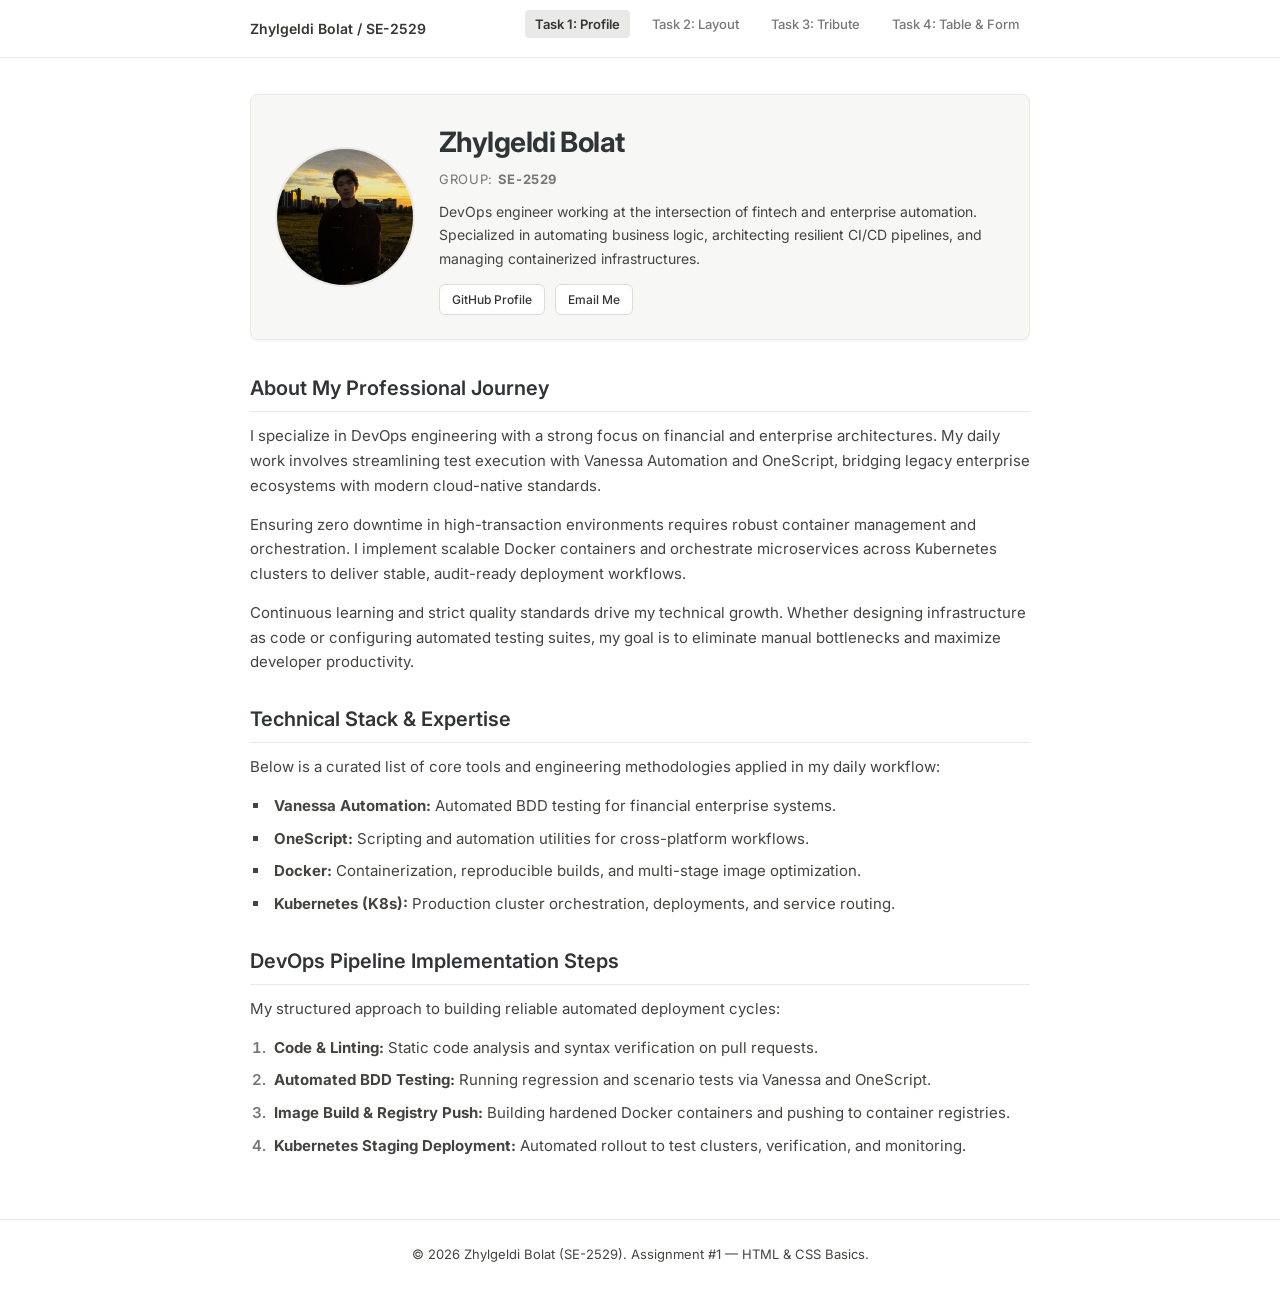
==== index.html @ c40d0762 "feat: implement Task 1 - Personal webpage and profile card" ====
<!DOCTYPE html>
<html lang="en">
<head>
  <meta charset="UTF-8">
  <meta name="viewport" content="width=device-width, initial-scale=1.0">
  <title>Task 1 — Zhylgeldi Bolat | Personal Webpage</title>
  <link rel="stylesheet" href="styles.css">
  <link rel="preconnect" href="https://fonts.googleapis.com">
  <link rel="preconnect" href="https://fonts.gstatic.com" crossorigin>
  <link href="https://fonts.googleapis.com/css2?family=Inter:wght@400;500;600;700&display=swap" rel="stylesheet">
</head>
<body>

  <!-- Navigation Bar across tasks -->
  <nav class="navbar">
    <div class="nav-container">
      <span class="nav-brand">Zhylgeldi Bolat / SE-2529</span>
      <ul class="nav-links">
        <li><a href="index.html" class="nav-link active">Task 1: Profile</a></li>
        <li><a href="task2.html" class="nav-link">Task 2: Layout</a></li>
        <li><a href="exercise1/index.html" class="nav-link">Task 3: Tribute</a></li>
        <li><a href="task4.html" class="nav-link">Task 4: Table & Form</a></li>
      </ul>
    </div>
  </nav>

  <!-- Main Content Container -->
  <main class="page-container">

    <!-- Profile Card Section -->
    <section id="profile-section" class="profile-card">
      <img src="profile.jpg" alt="Zhylgeldi Bolat - DevOps Engineer" class="profile-image">
      <div class="profile-info">
        <h1 class="profile-name">Zhylgeldi Bolat</h1>
        <p class="profile-group">Group: <strong>SE-2529</strong></p>
        <p class="profile-bio">
          DevOps engineer working at the intersection of fintech and enterprise automation. 
          Specialized in automating business logic, architecting resilient CI/CD pipelines, and managing containerized infrastructures.
        </p>
        <div class="profile-links">
          <a href="https://github.com/zh-bolat" target="_blank" class="badge-link">GitHub Profile</a>
          <a href="mailto:bolatzhylgeldi@gmail.com" class="badge-link">Email Me</a>
        </div>
      </div>
    </section>

    <!-- Detailed Biography and Career Paragraphs -->
    <section class="section-block">
      <h2>About My Professional Journey</h2>
      <p>
        I specialize in DevOps engineering with a strong focus on financial and enterprise architectures. 
        My daily work involves streamlining test execution with Vanessa Automation and OneScript, bridging legacy enterprise 
        ecosystems with modern cloud-native standards.
      </p>
      <p>
        Ensuring zero downtime in high-transaction environments requires robust container management and orchestration. 
        I implement scalable Docker containers and orchestrate microservices across Kubernetes clusters to deliver stable, 
        audit-ready deployment workflows.
      </p>
      <p>
        Continuous learning and strict quality standards drive my technical growth. 
        Whether designing infrastructure as code or configuring automated testing suites, my goal is to eliminate manual bottlenecks 
        and maximize developer productivity.
      </p>
    </section>

    <!-- Unordered and Ordered Lists -->
    <section class="section-block">
      <h2>Technical Stack & Expertise</h2>
      <p>Below is a curated list of core tools and engineering methodologies applied in my daily workflow:</p>
      <ul class="skills-list">
        <li><strong>Vanessa Automation:</strong> Automated BDD testing for financial enterprise systems.</li>
        <li><strong>OneScript:</strong> Scripting and automation utilities for cross-platform workflows.</li>
        <li><strong>Docker:</strong> Containerization, reproducible builds, and multi-stage image optimization.</li>
        <li><strong>Kubernetes (K8s):</strong> Production cluster orchestration, deployments, and service routing.</li>
      </ul>

      <h2>DevOps Pipeline Implementation Steps</h2>
      <p>My structured approach to building reliable automated deployment cycles:</p>
      <ol id="workflow-steps" class="steps-list">
        <li><strong>Code & Linting:</strong> Static code analysis and syntax verification on pull requests.</li>
        <li><strong>Automated BDD Testing:</strong> Running regression and scenario tests via Vanessa and OneScript.</li>
        <li><strong>Image Build & Registry Push:</strong> Building hardened Docker containers and pushing to container registries.</li>
        <li><strong>Kubernetes Staging Deployment:</strong> Automated rollout to test clusters, verification, and monitoring.</li>
      </ol>
    </section>

  </main>

  <!-- Footer -->
  <footer class="page-footer">
    <p>&copy; 2026 Zhylgeldi Bolat (SE-2529). Assignment #1 — HTML & CSS Basics.</p>
  </footer>

</body>
</html>
---- styles.css ----
/* ==========================================================================
   Notion-Inspired Monochrome Theme (Black, Gray, White)
   Assignment #1: Task 1 - Introduction to HTML & CSS
   Selectors used: Element, Class (.class), ID (#id)
   ========================================================================== */

/* --- 1. Element Selectors --- */
* {
  box-sizing: border-box;
  margin: 0;
  padding: 0;
}

body {
  font-family: 'Inter', -apple-system, BlinkMacSystemFont, "Segoe UI", Roboto, Helvetica, Arial, sans-serif;
  background-color: #ffffff;
  color: #37352f;
  line-height: 1.65;
  font-size: 15px;
  min-height: 100vh;
}

h1 {
  font-size: 28px;
  font-weight: 700;
  color: #2f3437;
  letter-spacing: -0.02em;
  margin-bottom: 8px;
}

h2 {
  font-size: 20px;
  font-weight: 600;
  color: #2f3437;
  margin-top: 28px;
  margin-bottom: 12px;
  padding-bottom: 6px;
  border-bottom: 1px solid #e9e9e7;
}

p {
  color: #45433f;
  margin-bottom: 14px;
}

a {
  color: #37352f;
  text-decoration: none;
  transition: color 0.15s ease, background-color 0.15s ease, border-color 0.15s ease;
}

a:hover {
  color: #000000;
}

ul, ol {
  margin-left: 20px;
  margin-bottom: 18px;
}

li {
  color: #45433f;
  margin-bottom: 8px;
  padding-left: 4px;
}

/* --- 2. Class Selectors --- */
.navbar {
  background-color: #ffffff;
  border-bottom: 1px solid #e9e9e7;
  position: sticky;
  top: 0;
  z-index: 100;
}

.nav-container {
  max-width: 820px;
  margin: 0 auto;
  padding: 12px 20px;
  display: flex;
  align-items: center;
  justify-content: space-between;
}

.nav-brand {
  font-size: 14px;
  font-weight: 600;
  color: #37352f;
}

.nav-links {
  list-style: none;
  display: flex;
  gap: 8px;
  margin: 0;
}

.nav-link {
  font-size: 13px;
  font-weight: 500;
  color: #787774;
  padding: 6px 10px;
  border-radius: 4px;
}

.nav-link:hover {
  background-color: #f1f1ef;
  color: #37352f;
}

.nav-link.active {
  color: #37352f;
  background-color: #e9e9e7;
  font-weight: 600;
}

.page-container {
  max-width: 820px;
  margin: 36px auto;
  padding: 0 20px;
}

/* Profile Card */
.profile-card {
  display: flex;
  align-items: center;
  gap: 24px;
  background-color: #f7f7f5;
  border: 1px solid #e9e9e7;
  border-radius: 8px;
  padding: 24px;
  margin-bottom: 32px;
}

.profile-image {
  width: 140px;
  height: 140px;
  object-fit: cover;
  border-radius: 50%;
  border: 2px solid #e9e9e7;
  max-width: 100%;
}

.profile-info {
  flex: 1;
}

.profile-name {
  margin-bottom: 4px;
}

.profile-group {
  font-size: 13px;
  color: #787774;
  margin-bottom: 10px;
  text-transform: uppercase;
  letter-spacing: 0.05em;
}

.profile-bio {
  font-size: 14px;
  color: #45433f;
  margin-bottom: 14px;
}

.profile-links {
  display: flex;
  gap: 10px;
  flex-wrap: wrap;
}

.badge-link {
  display: inline-block;
  font-size: 12px;
  font-weight: 500;
  color: #37352f;
  background-color: #ffffff;
  border: 1px solid #dcdcdc;
  padding: 5px 12px;
  border-radius: 6px;
}

.badge-link:hover {
  background-color: #2f3437;
  color: #ffffff;
  border-color: #2f3437;
}

.section-block {
  margin-bottom: 28px;
}

.skills-list {
  list-style-type: square;
}

.steps-list {
  list-style-type: decimal;
}

.page-footer {
  border-top: 1px solid #e9e9e7;
  text-align: center;
  padding: 24px 20px;
  margin-top: 60px;
  color: #787774;
  font-size: 13px;
}

/* --- 3. ID Selectors --- */
#profile-section {
  box-shadow: 0 1px 3px rgba(15, 15, 15, 0.05);
}

#workflow-steps li::marker {
  color: #787774;
  font-weight: 600;
}

/* --- Responsive Layout --- */
@media (max-width: 640px) {
  .nav-container {
    flex-direction: column;
    align-items: flex-start;
    gap: 12px;
  }

  .nav-links {
    flex-wrap: wrap;
  }

  .profile-card {
    flex-direction: column;
    text-align: center;
  }

  .profile-links {
    justify-content: center;
  }
}
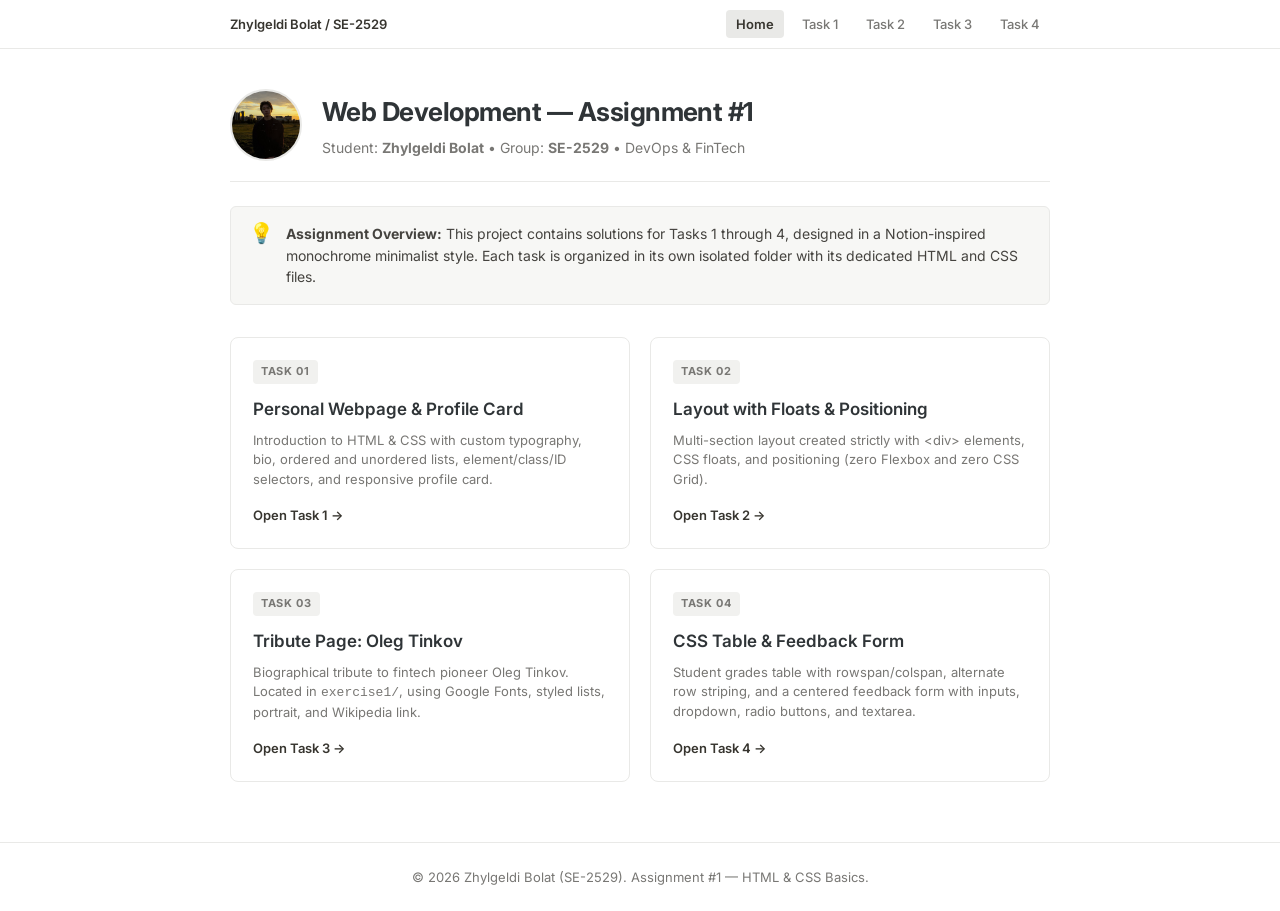
==== commit 81a2adca: "refactor: organize project into modular directories and update paths" ====
--- a/index.html
+++ b/index.html
@@ -3,7 +3,7 @@
 <head>
   <meta charset="UTF-8">
   <meta name="viewport" content="width=device-width, initial-scale=1.0">
-  <title>Task 1 — Zhylgeldi Bolat | Personal Webpage</title>
+  <title>Assignment #1 — Zhylgeldi Bolat (SE-2529)</title>
   <link rel="stylesheet" href="styles.css">
   <link rel="preconnect" href="https://fonts.googleapis.com">
   <link rel="preconnect" href="https://fonts.gstatic.com" crossorigin>
@@ -11,85 +11,90 @@
 </head>
 <body>
 
-  <!-- Navigation Bar across tasks -->
+  <!-- Top Navigation Bar -->
   <nav class="navbar">
     <div class="nav-container">
       <span class="nav-brand">Zhylgeldi Bolat / SE-2529</span>
       <ul class="nav-links">
-        <li><a href="index.html" class="nav-link active">Task 1: Profile</a></li>
-        <li><a href="task2.html" class="nav-link">Task 2: Layout</a></li>
-        <li><a href="exercise1/index.html" class="nav-link">Task 3: Tribute</a></li>
-        <li><a href="task4.html" class="nav-link">Task 4: Table & Form</a></li>
+        <li><a href="index.html" class="nav-link active">Home</a></li>
+        <li><a href="task1/index.html" class="nav-link">Task 1</a></li>
+        <li><a href="task2/index.html" class="nav-link">Task 2</a></li>
+        <li><a href="exercise1/index.html" class="nav-link">Task 3</a></li>
+        <li><a href="task4/index.html" class="nav-link">Task 4</a></li>
       </ul>
     </div>
   </nav>
 
-  <!-- Main Content Container -->
+  <!-- Main Notion Dashboard Container -->
   <main class="page-container">
 
-    <!-- Profile Card Section -->
-    <section id="profile-section" class="profile-card">
-      <img src="profile.jpg" alt="Zhylgeldi Bolat - DevOps Engineer" class="profile-image">
-      <div class="profile-info">
-        <h1 class="profile-name">Zhylgeldi Bolat</h1>
-        <p class="profile-group">Group: <strong>SE-2529</strong></p>
-        <p class="profile-bio">
-          DevOps engineer working at the intersection of fintech and enterprise automation. 
-          Specialized in automating business logic, architecting resilient CI/CD pipelines, and managing containerized infrastructures.
+    <!-- Notion-style Header with Avatar -->
+    <header class="hub-header">
+      <img src="assets/images/profile.jpg" alt="Zhylgeldi Bolat" class="hub-avatar">
+      <div class="hub-title-group">
+        <h1 class="hub-title">Web Development — Assignment #1</h1>
+        <p class="hub-meta">Student: <strong>Zhylgeldi Bolat</strong> &bull; Group: <strong>SE-2529</strong> &bull; DevOps &amp; FinTech</p>
+      </div>
+    </header>
+
+    <!-- Notion Callout Box -->
+    <div class="callout-box">
+      <span class="callout-icon">💡</span>
+      <div class="callout-text">
+        <strong>Assignment Overview:</strong> This project contains solutions for Tasks 1 through 4, designed in a Notion-inspired monochrome minimalist style. Each task is organized in its own isolated folder with its dedicated HTML and CSS files.
+      </div>
+    </div>
+
+    <!-- Tasks Grid / Cards -->
+    <section class="tasks-grid">
+
+      <!-- Card 1 -->
+      <a href="task1/index.html" class="task-card">
+        <div class="card-tag">Task 01</div>
+        <h2 class="card-title">Personal Webpage &amp; Profile Card</h2>
+        <p class="card-desc">
+          Introduction to HTML &amp; CSS with custom typography, bio, ordered and unordered lists, element/class/ID selectors, and responsive profile card.
         </p>
-        <div class="profile-links">
-          <a href="https://github.com/zh-bolat" target="_blank" class="badge-link">GitHub Profile</a>
-          <a href="mailto:bolatzhylgeldi@gmail.com" class="badge-link">Email Me</a>
-        </div>
-      </div>
-    </section>
+        <span class="card-action">Open Task 1 &rarr;</span>
+      </a>
 
-    <!-- Detailed Biography and Career Paragraphs -->
-    <section class="section-block">
-      <h2>About My Professional Journey</h2>
-      <p>
-        I specialize in DevOps engineering with a strong focus on financial and enterprise architectures. 
-        My daily work involves streamlining test execution with Vanessa Automation and OneScript, bridging legacy enterprise 
-        ecosystems with modern cloud-native standards.
-      </p>
-      <p>
-        Ensuring zero downtime in high-transaction environments requires robust container management and orchestration. 
-        I implement scalable Docker containers and orchestrate microservices across Kubernetes clusters to deliver stable, 
-        audit-ready deployment workflows.
-      </p>
-      <p>
-        Continuous learning and strict quality standards drive my technical growth. 
-        Whether designing infrastructure as code or configuring automated testing suites, my goal is to eliminate manual bottlenecks 
-        and maximize developer productivity.
-      </p>
-    </section>
+      <!-- Card 2 -->
+      <a href="task2/index.html" class="task-card">
+        <div class="card-tag">Task 02</div>
+        <h2 class="card-title">Layout with Floats &amp; Positioning</h2>
+        <p class="card-desc">
+          Multi-section layout created strictly with &lt;div&gt; elements, CSS floats, and positioning (zero Flexbox and zero CSS Grid).
+        </p>
+        <span class="card-action">Open Task 2 &rarr;</span>
+      </a>
 
-    <!-- Unordered and Ordered Lists -->
-    <section class="section-block">
-      <h2>Technical Stack & Expertise</h2>
-      <p>Below is a curated list of core tools and engineering methodologies applied in my daily workflow:</p>
-      <ul class="skills-list">
-        <li><strong>Vanessa Automation:</strong> Automated BDD testing for financial enterprise systems.</li>
-        <li><strong>OneScript:</strong> Scripting and automation utilities for cross-platform workflows.</li>
-        <li><strong>Docker:</strong> Containerization, reproducible builds, and multi-stage image optimization.</li>
-        <li><strong>Kubernetes (K8s):</strong> Production cluster orchestration, deployments, and service routing.</li>
-      </ul>
+      <!-- Card 3 -->
+      <a href="exercise1/index.html" class="task-card">
+        <div class="card-tag">Task 03</div>
+        <h2 class="card-title">Tribute Page: Oleg Tinkov</h2>
+        <p class="card-desc">
+          Biographical tribute to fintech pioneer Oleg Tinkov. Located in <code>exercise1/</code>, using Google Fonts, styled lists, portrait, and Wikipedia link.
+        </p>
+        <span class="card-action">Open Task 3 &rarr;</span>
+      </a>
 
-      <h2>DevOps Pipeline Implementation Steps</h2>
-      <p>My structured approach to building reliable automated deployment cycles:</p>
-      <ol id="workflow-steps" class="steps-list">
-        <li><strong>Code & Linting:</strong> Static code analysis and syntax verification on pull requests.</li>
-        <li><strong>Automated BDD Testing:</strong> Running regression and scenario tests via Vanessa and OneScript.</li>
-        <li><strong>Image Build & Registry Push:</strong> Building hardened Docker containers and pushing to container registries.</li>
-        <li><strong>Kubernetes Staging Deployment:</strong> Automated rollout to test clusters, verification, and monitoring.</li>
-      </ol>
+      <!-- Card 4 -->
+      <a href="task4/index.html" class="task-card">
+        <div class="card-tag">Task 04</div>
+        <h2 class="card-title">CSS Table &amp; Feedback Form</h2>
+        <p class="card-desc">
+          Student grades table with rowspan/colspan, alternate row striping, and a centered feedback form with inputs, dropdown, radio buttons, and textarea.
+        </p>
+        <span class="card-action">Open Task 4 &rarr;</span>
+      </a>
+
     </section>
 
   </main>
 
   <!-- Footer -->
   <footer class="page-footer">
-    <p>&copy; 2026 Zhylgeldi Bolat (SE-2529). Assignment #1 — HTML & CSS Basics.</p>
+    <p>&copy; 2026 Zhylgeldi Bolat (SE-2529). Assignment #1 — HTML &amp; CSS Basics.</p>
   </footer>
 
 </body>
--- a/styles.css
+++ b/styles.css
@@ -1,10 +1,8 @@
 /* ==========================================================================
-   Notion-Inspired Monochrome Theme (Black, Gray, White)
-   Assignment #1: Task 1 - Introduction to HTML & CSS
-   Selectors used: Element, Class (.class), ID (#id)
+   Assignment #1: Root Dashboard Hub Stylesheet
+   Notion Monochrome Aesthetic (Black, Gray, White)
    ========================================================================== */
 
-/* --- 1. Element Selectors --- */
 * {
   box-sizing: border-box;
   margin: 0;
@@ -15,56 +13,12 @@
   font-family: 'Inter', -apple-system, BlinkMacSystemFont, "Segoe UI", Roboto, Helvetica, Arial, sans-serif;
   background-color: #ffffff;
   color: #37352f;
-  line-height: 1.65;
+  line-height: 1.6;
   font-size: 15px;
   min-height: 100vh;
 }
 
-h1 {
-  font-size: 28px;
-  font-weight: 700;
-  color: #2f3437;
-  letter-spacing: -0.02em;
-  margin-bottom: 8px;
-}
-
-h2 {
-  font-size: 20px;
-  font-weight: 600;
-  color: #2f3437;
-  margin-top: 28px;
-  margin-bottom: 12px;
-  padding-bottom: 6px;
-  border-bottom: 1px solid #e9e9e7;
-}
-
-p {
-  color: #45433f;
-  margin-bottom: 14px;
-}
-
-a {
-  color: #37352f;
-  text-decoration: none;
-  transition: color 0.15s ease, background-color 0.15s ease, border-color 0.15s ease;
-}
-
-a:hover {
-  color: #000000;
-}
-
-ul, ol {
-  margin-left: 20px;
-  margin-bottom: 18px;
-}
-
-li {
-  color: #45433f;
-  margin-bottom: 8px;
-  padding-left: 4px;
-}
-
-/* --- 2. Class Selectors --- */
+/* Navigation Bar */
 .navbar {
   background-color: #ffffff;
   border-bottom: 1px solid #e9e9e7;
@@ -74,7 +28,7 @@
 }
 
 .nav-container {
-  max-width: 820px;
+  max-width: 860px;
   margin: 0 auto;
   padding: 12px 20px;
   display: flex;
@@ -83,7 +37,7 @@
 }
 
 .nav-brand {
-  font-size: 14px;
+  font-size: 13px;
   font-weight: 600;
   color: #37352f;
 }
@@ -99,8 +53,10 @@
   font-size: 13px;
   font-weight: 500;
   color: #787774;
+  text-decoration: none;
   padding: 6px 10px;
   border-radius: 4px;
+  transition: background-color 0.15s ease, color 0.15s ease;
 }
 
 .nav-link:hover {
@@ -109,95 +65,133 @@
 }
 
 .nav-link.active {
-  color: #37352f;
   background-color: #e9e9e7;
-  font-weight: 600;
-}
-
+  color: #37352f;
+  font-weight: 600;
+}
+
+/* Page Container */
 .page-container {
-  max-width: 820px;
-  margin: 36px auto;
+  max-width: 860px;
+  margin: 40px auto;
   padding: 0 20px;
 }
 
-/* Profile Card */
-.profile-card {
+/* Hub Header */
+.hub-header {
   display: flex;
   align-items: center;
-  gap: 24px;
+  gap: 20px;
+  margin-bottom: 24px;
+  padding-bottom: 20px;
+  border-bottom: 1px solid #e9e9e7;
+}
+
+.hub-avatar {
+  width: 72px;
+  height: 72px;
+  border-radius: 50%;
+  object-fit: cover;
+  border: 2px solid #e9e9e7;
+}
+
+.hub-title {
+  font-size: 26px;
+  font-weight: 700;
+  color: #2f3437;
+  letter-spacing: -0.02em;
+  margin-bottom: 4px;
+}
+
+.hub-meta {
+  font-size: 14px;
+  color: #787774;
+}
+
+/* Callout Box */
+.callout-box {
+  display: flex;
+  align-items: flex-start;
+  gap: 12px;
   background-color: #f7f7f5;
   border: 1px solid #e9e9e7;
-  border-radius: 8px;
-  padding: 24px;
+  border-radius: 6px;
+  padding: 16px 18px;
   margin-bottom: 32px;
 }
 
-.profile-image {
-  width: 140px;
-  height: 140px;
-  object-fit: cover;
-  border-radius: 50%;
-  border: 2px solid #e9e9e7;
-  max-width: 100%;
-}
-
-.profile-info {
-  flex: 1;
-}
-
-.profile-name {
-  margin-bottom: 4px;
-}
-
-.profile-group {
-  font-size: 13px;
-  color: #787774;
-  margin-bottom: 10px;
-  text-transform: uppercase;
-  letter-spacing: 0.05em;
-}
-
-.profile-bio {
+.callout-icon {
+  font-size: 20px;
+  line-height: 1;
+}
+
+.callout-text {
   font-size: 14px;
   color: #45433f;
-  margin-bottom: 14px;
-}
-
-.profile-links {
-  display: flex;
-  gap: 10px;
-  flex-wrap: wrap;
-}
-
-.badge-link {
-  display: inline-block;
-  font-size: 12px;
-  font-weight: 500;
-  color: #37352f;
+  line-height: 1.55;
+}
+
+/* Tasks Grid */
+.tasks-grid {
+  display: grid;
+  grid-template-columns: repeat(2, 1fr);
+  gap: 20px;
+}
+
+.task-card {
+  display: flex;
+  flex-direction: column;
+  justify-content: space-between;
   background-color: #ffffff;
-  border: 1px solid #dcdcdc;
-  padding: 5px 12px;
-  border-radius: 6px;
-}
-
-.badge-link:hover {
-  background-color: #2f3437;
-  color: #ffffff;
-  border-color: #2f3437;
-}
-
-.section-block {
-  margin-bottom: 28px;
-}
-
-.skills-list {
-  list-style-type: square;
-}
-
-.steps-list {
-  list-style-type: decimal;
-}
-
+  border: 1px solid #e9e9e7;
+  border-radius: 8px;
+  padding: 22px;
+  text-decoration: none;
+  color: inherit;
+  transition: transform 0.15s ease, border-color 0.15s ease, box-shadow 0.15s ease;
+}
+
+.task-card:hover {
+  transform: translateY(-2px);
+  border-color: #37352f;
+  box-shadow: 0 4px 12px rgba(15, 15, 15, 0.08);
+}
+
+.card-tag {
+  align-self: flex-start;
+  font-size: 11px;
+  font-weight: 700;
+  text-transform: uppercase;
+  letter-spacing: 0.06em;
+  color: #787774;
+  background-color: #f1f1ef;
+  padding: 3px 8px;
+  border-radius: 4px;
+  margin-bottom: 12px;
+}
+
+.card-title {
+  font-size: 17px;
+  font-weight: 600;
+  color: #2f3437;
+  margin-bottom: 8px;
+}
+
+.card-desc {
+  font-size: 13px;
+  color: #787774;
+  line-height: 1.5;
+  margin-bottom: 16px;
+  flex: 1;
+}
+
+.card-action {
+  font-size: 13px;
+  font-weight: 600;
+  color: #37352f;
+}
+
+/* Footer */
 .page-footer {
   border-top: 1px solid #e9e9e7;
   text-align: center;
@@ -207,34 +201,18 @@
   font-size: 13px;
 }
 
-/* --- 3. ID Selectors --- */
-#profile-section {
-  box-shadow: 0 1px 3px rgba(15, 15, 15, 0.05);
-}
-
-#workflow-steps li::marker {
-  color: #787774;
-  font-weight: 600;
-}
-
-/* --- Responsive Layout --- */
-@media (max-width: 640px) {
+/* Responsive */
+@media (max-width: 680px) {
+  .tasks-grid {
+    grid-template-columns: 1fr;
+  }
+  .hub-header {
+    flex-direction: column;
+    align-items: flex-start;
+  }
   .nav-container {
     flex-direction: column;
     align-items: flex-start;
-    gap: 12px;
+    gap: 10px;
   }
-
-  .nav-links {
-    flex-wrap: wrap;
-  }
-
-  .profile-card {
-    flex-direction: column;
-    text-align: center;
-  }
-
-  .profile-links {
-    justify-content: center;
-  }
-}
+}
